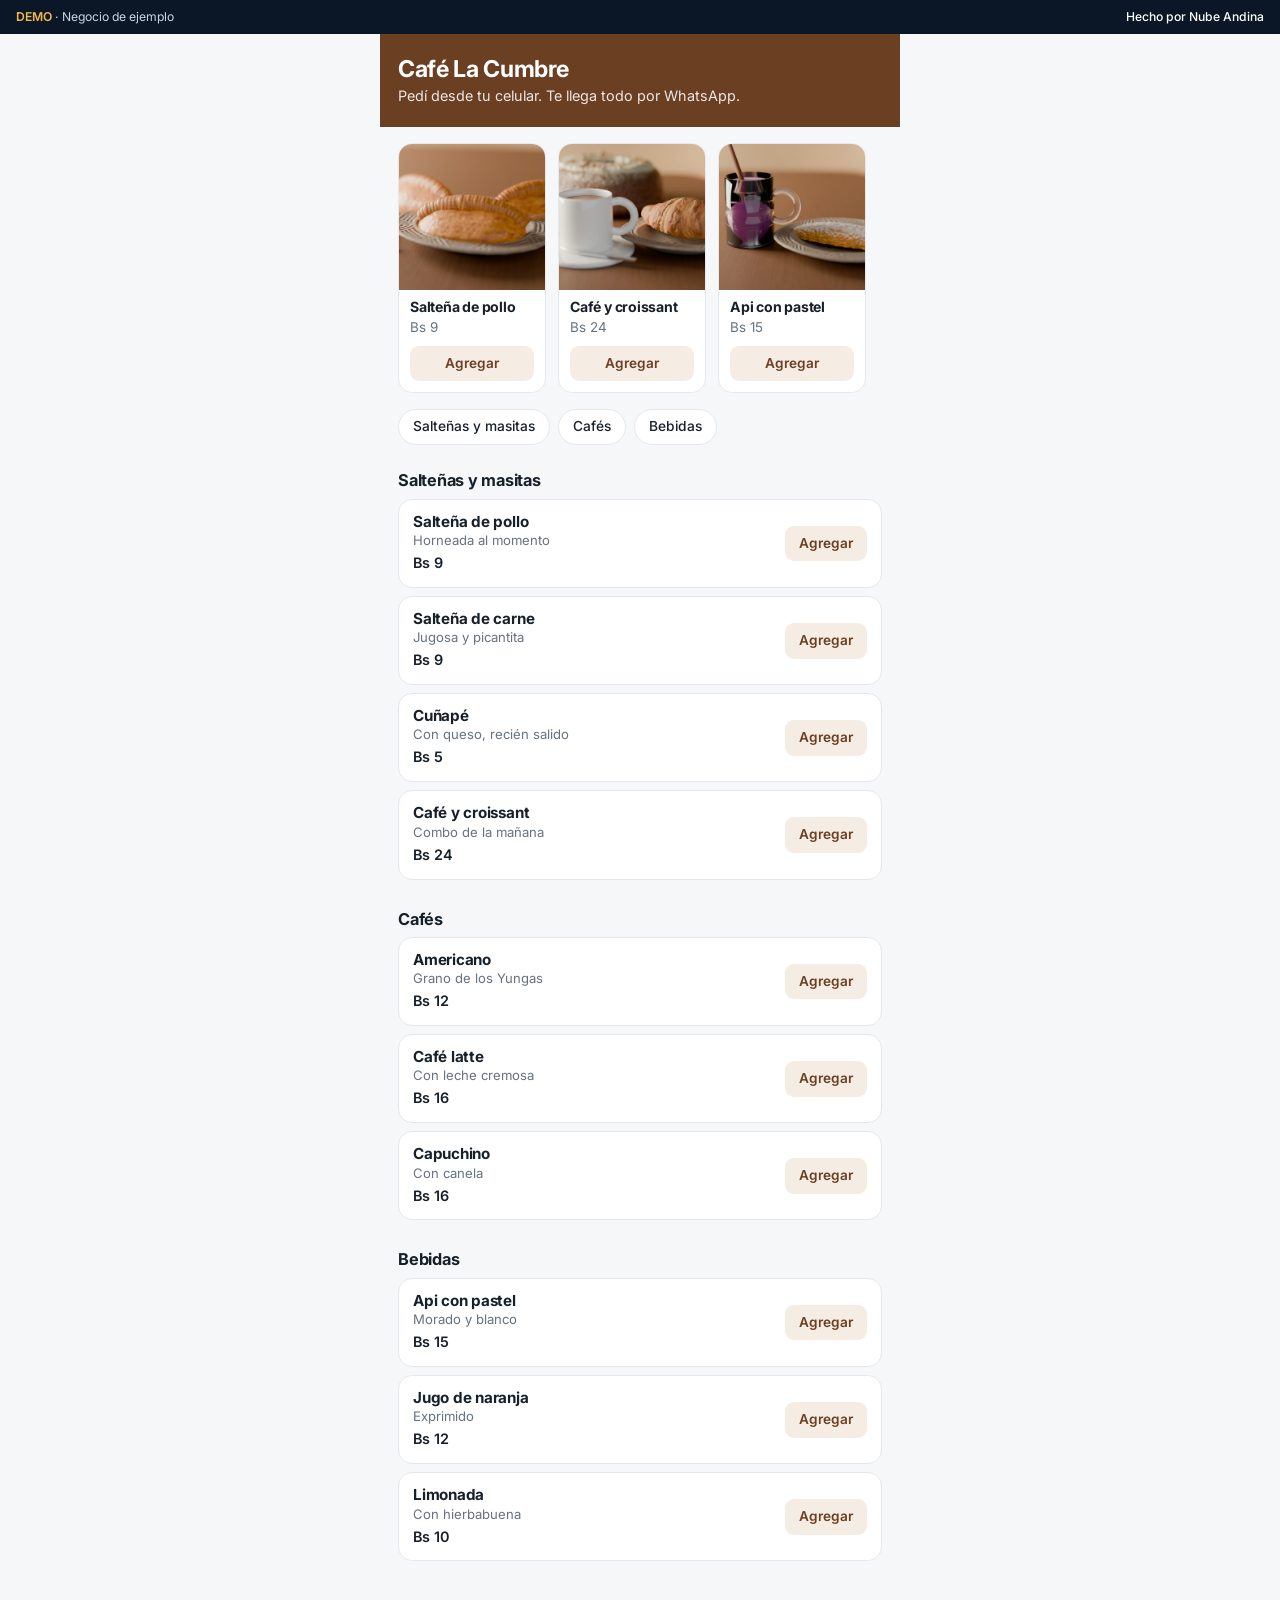
==== demos/pedidos.html @ 3deece34 "Redesign site, add tools section and working demos Shorter services list, lower prices, curated port" ====
<!doctype html>
<html lang="es">
<head>
<meta charset="utf-8">
<meta name="viewport" content="width=device-width, initial-scale=1">
<title>Pedidos por WhatsApp | Demo Nube Andina</title>
<meta name="robots" content="noindex">
<link rel="icon" href="../assets/nube-andina-avatar.png">
<link href="https://fonts.googleapis.com/css2?family=Inter:wght@400;500;600;700&display=swap" rel="stylesheet">
<link rel="stylesheet" href="demo.css">
<style>
:root{--brand:#6b3f22;--brand-soft:#f5ece3}
.feat{display:flex;gap:12px;overflow-x:auto;padding:16px 18px 4px;scrollbar-width:none}
.feat::-webkit-scrollbar{display:none}
.feat article{flex:0 0 148px;background:var(--surface);border-radius:var(--r);overflow:hidden;border:1px solid var(--line)}
.feat img{width:100%;aspect-ratio:1;object-fit:cover;display:block}
.feat div{padding:9px 11px 11px}
.feat h3{font-size:.88rem}
.feat .p{font-size:.84rem;color:var(--muted);margin:2px 0 8px}
.tabs{position:sticky;top:0;z-index:5;background:var(--bg);display:flex;gap:8px;padding:12px 18px;overflow-x:auto;scrollbar-width:none}
.tabs::-webkit-scrollbar{display:none}
.tabs a{flex:none;font-size:.86rem;font-weight:500;padding:7px 14px;border-radius:999px;background:var(--surface);border:1px solid var(--line)}
.cat{padding:6px 18px 8px;scroll-margin-top:56px}
.cat h2{font-size:1.02rem;margin:8px 0}
.item{display:flex;justify-content:space-between;align-items:center;gap:14px;background:var(--surface);border:1px solid var(--line);border-radius:var(--r);padding:13px 14px;margin-bottom:8px}
.item h3{font-size:.95rem}
.item p{font-size:.82rem;color:var(--muted)}
.item b{display:block;font-size:.9rem;margin-top:3px;font-weight:600}
.add{font-size:.85rem;font-weight:600;color:var(--brand);background:var(--brand-soft);padding:8px 14px;border-radius:9px;width:100%}
.step{display:flex;align-items:center;gap:4px;flex:none}
.step button{width:32px;height:32px;border-radius:9px;background:var(--brand-soft);color:var(--brand);font-size:1.15rem;font-weight:600;line-height:1}
.step span{min-width:24px;text-align:center;font-weight:600;font-size:.92rem}
.item .add{width:auto;flex:none}
.bar{position:fixed;left:0;right:0;bottom:0;z-index:10;padding:12px 14px calc(12px + env(safe-area-inset-bottom));background:linear-gradient(transparent,var(--bg) 35%)}
.bar .btn{max-width:492px;margin:0 auto;justify-content:space-between;box-shadow:0 10px 26px rgba(40,20,5,.3)}
.line-i{display:flex;justify-content:space-between;align-items:center;gap:10px;padding:9px 0;border-bottom:1px solid var(--line);font-size:.92rem}
.opts{display:grid;grid-template-columns:1fr 1fr;gap:8px;margin-top:14px}
.opts label{border:1px solid var(--line);border-radius:10px;padding:11px;font-size:.88rem;font-weight:500;cursor:pointer;display:block;text-align:center}
.opts input{position:absolute;opacity:0}
.opts label:has(input:checked){border-color:var(--brand);background:var(--brand-soft);color:var(--brand)}
.opts label:has(input:focus-visible){outline:2px solid var(--brand);outline-offset:2px}
.total{display:flex;justify-content:space-between;font-weight:700;font-size:1.05rem;margin:14px 0}
.sum{display:flex;justify-content:space-between;font-size:.86rem;color:var(--muted);margin-top:8px}
</style>
</head>
<body>
<div class="demobar"><span><b>DEMO</b> · Negocio de ejemplo</span><a href="../index.html">Hecho por Nube Andina</a></div>
<main class="app">
  <header class="biz"><h1 id="bizName"></h1><p>Pedí desde tu celular. Te llega todo por WhatsApp.</p></header>
  <section class="feat" id="feat" aria-label="Destacados"></section>
  <nav class="tabs" id="tabs" aria-label="Categorías"></nav>
  <div id="menu"></div>
</main>
<div class="bar" id="bar" hidden><button class="btn" id="open"><span id="barCount"></span><span>Ver pedido</span><span id="barTotal"></span></button></div>

<dialog class="sheet" id="sheet"><div class="sheet-in">
  <div class="sheet-head"><h2>Tu pedido</h2><button class="x" data-close aria-label="Cerrar">×</button></div>
  <div id="lines"></div>
  <div class="opts">
    <label><input type="radio" name="entrega" value="retiro" checked>Retiro en el local</label>
    <label><input type="radio" name="entrega" value="delivery">Delivery</label>
  </div>
  <label class="field"><span>Tu nombre</span><input id="nombre" autocomplete="name"></label>
  <label class="field" id="dirBox" hidden><span>Dirección de entrega</span><input id="dir" autocomplete="street-address"></label>
  <label class="field"><span>Nota (opcional)</span><input id="nota" placeholder="Sin azúcar, sin picante..."></label>
  <div class="sum" id="envioRow" hidden><span>Delivery</span><span id="envio"></span></div>
  <div class="total"><span>Total</span><span id="total"></span></div>
  <p class="err" id="err" role="alert"></p>
  <button class="btn wa" id="send"><svg viewBox="0 0 24 24" fill="currentColor"><path d="M12 2a10 10 0 0 0-8.6 15.1L2 22l5-1.3A10 10 0 1 0 12 2zm5.3 14.1c-.2.6-1.3 1.2-1.8 1.2-.5.1-1 .2-3.4-.7-2.9-1.1-4.7-4-4.9-4.2-.1-.2-1.2-1.6-1.2-3s.8-2.2 1-2.5c.3-.3.6-.3.8-.3h.6c.2 0 .4 0 .6.5l.9 2.1c.1.2.1.4 0 .6l-.4.6-.4.4c-.1.1-.3.3-.1.6.2.3.8 1.3 1.7 2.1 1.2 1 2.1 1.3 2.4 1.5.3.1.5.1.6-.1l.9-1.1c.2-.3.4-.2.7-.1l2 1c.3.1.5.2.5.3.1.2.1.7-.1 1.4z"/></svg>Enviar pedido por WhatsApp</button>
</div></dialog>

<dialog class="sheet" id="done"><div class="sheet-in">
  <div class="sheet-head"><h2>¡Pedido listo!</h2><button class="x" data-close aria-label="Cerrar">×</button></div>
  <div class="chat"><small id="doneFor"></small><div class="bubble" id="bubble"></div></div>
  <button class="btn" id="again">Hacer otro pedido</button>
  <p class="note">Esto es una demo. En la versión real, este mensaje se abre en WhatsApp y llega directo al negocio.</p>
</div></dialog>

<script>
// Per-client settings. whatsapp: international format, digits only ('' = demo, shows the message instead of opening WhatsApp).
const NEGOCIO = { nombre: 'Café La Cumbre', whatsapp: '', envio: 8 };
const PRODUCTOS = [
  { id: 'saltena', cat: 'Salteñas y masitas', nombre: 'Salteña de pollo', desc: 'Horneada al momento', precio: 9, img: '../assets/port/f3d-saltena.jpg' },
  { id: 'saltena-c', cat: 'Salteñas y masitas', nombre: 'Salteña de carne', desc: 'Jugosa y picantita', precio: 9 },
  { id: 'cunape', cat: 'Salteñas y masitas', nombre: 'Cuñapé', desc: 'Con queso, recién salido', precio: 5 },
  { id: 'croissant', cat: 'Salteñas y masitas', nombre: 'Café y croissant', desc: 'Combo de la mañana', precio: 24, img: '../assets/port/f3d-cafe.jpg' },
  { id: 'americano', cat: 'Cafés', nombre: 'Americano', desc: 'Grano de los Yungas', precio: 12 },
  { id: 'latte', cat: 'Cafés', nombre: 'Café latte', desc: 'Con leche cremosa', precio: 16 },
  { id: 'capuchino', cat: 'Cafés', nombre: 'Capuchino', desc: 'Con canela', precio: 16 },
  { id: 'api', cat: 'Bebidas', nombre: 'Api con pastel', desc: 'Morado y blanco', precio: 15, img: '../assets/port/f3d-api.jpg' },
  { id: 'jugo', cat: 'Bebidas', nombre: 'Jugo de naranja', desc: 'Exprimido', precio: 12 },
  { id: 'limonada', cat: 'Bebidas', nombre: 'Limonada', desc: 'Con hierbabuena', precio: 10 },
];

const $ = id => document.getElementById(id), bs = n => 'Bs ' + n, cart = {};
const slug = s => s.toLowerCase().normalize('NFD').replace(/[^a-z]/g, '');
const count = () => Object.values(cart).reduce((a, b) => a + b, 0);
const subtotal = () => PRODUCTOS.reduce((a, p) => a + (cart[p.id] || 0) * p.precio, 0);
const isDelivery = () => document.querySelector('[name=entrega]:checked').value === 'delivery';
const control = p => cart[p.id] ? `<div class="step"><button data-minus="${p.id}" aria-label="Quitar ${p.nombre}">−</button><span>${cart[p.id]}</span><button data-plus="${p.id}" aria-label="Agregar ${p.nombre}">+</button></div>` : `<button class="add" data-plus="${p.id}">Agregar</button>`;

function render() {
  $('feat').innerHTML = PRODUCTOS.filter(p => p.img).map(p => `<article><img src="${p.img}" alt="${p.nombre}"><div><h3>${p.nombre}</h3><p class="p">${bs(p.precio)}</p>${control(p)}</div></article>`).join('');
  const cats = [...new Set(PRODUCTOS.map(p => p.cat))];
  $('tabs').innerHTML = cats.map(c => `<a href="#${slug(c)}">${c}</a>`).join('');
  $('menu').innerHTML = cats.map(c => `<section class="cat" id="${slug(c)}"><h2>${c}</h2>${PRODUCTOS.filter(p => p.cat === c).map(p => `<div class="item"><div><h3>${p.nombre}</h3><p>${p.desc}</p><b>${bs(p.precio)}</b></div>${control(p)}</div>`).join('')}</section>`).join('');
  const n = count();
  $('bar').hidden = !n;
  $('barCount').textContent = n + (n === 1 ? ' producto' : ' productos');
  $('barTotal').textContent = bs(subtotal());
  renderSheet();
}
function renderSheet() {
  $('lines').innerHTML = PRODUCTOS.filter(p => cart[p.id]).map(p => `<div class="line-i"><span>${p.nombre}<br><small style="color:var(--muted)">${bs(p.precio * cart[p.id])}</small></span>${control(p)}</div>`).join('');
  const d = isDelivery();
  $('dirBox').hidden = !d; $('envioRow').hidden = !d;
  $('envio').textContent = bs(NEGOCIO.envio);
  $('total').textContent = bs(subtotal() + (d ? NEGOCIO.envio : 0));
}
function message() {
  const d = isDelivery(), lines = PRODUCTOS.filter(p => cart[p.id]).map(p => `• ${cart[p.id]} x ${p.nombre} (${bs(p.precio * cart[p.id])})`);
  const note = $('nota').value.trim();
  return [`Hola ${NEGOCIO.nombre}, quiero hacer un pedido:`, '', ...lines, '', d ? `Delivery: ${bs(NEGOCIO.envio)}` : 'Retiro en el local', `*Total: ${bs(subtotal() + (d ? NEGOCIO.envio : 0))}*`, '', `Nombre: ${$('nombre').value.trim()}`, ...(d ? [`Dirección: ${$('dir').value.trim()}`] : []), ...(note ? [`Nota: ${note}`] : [])].join('\n');
}
document.addEventListener('click', e => {
  const t = e.target.closest('[data-plus],[data-minus],[data-close]');
  if (!t) return;
  if (t.dataset.close !== undefined) return t.closest('dialog').close();
  if (t.dataset.plus) cart[t.dataset.plus] = (cart[t.dataset.plus] || 0) + 1;
  else if (!--cart[t.dataset.minus]) delete cart[t.dataset.minus];
  render();
  if (!count() && $('sheet').open) $('sheet').close();
});
document.querySelectorAll('[name=entrega]').forEach(r => r.addEventListener('change', renderSheet));
$('open').addEventListener('click', () => { $('err').textContent = ''; $('sheet').showModal(); });
$('send').addEventListener('click', () => {
  if (!$('nombre').value.trim()) { $('err').textContent = 'Escribí tu nombre.'; return $('nombre').focus(); }
  if (isDelivery() && !$('dir').value.trim()) { $('err').textContent = 'Escribí la dirección de entrega.'; return $('dir').focus(); }
  const msg = message();
  if (NEGOCIO.whatsapp) { window.open(`https://wa.me/${NEGOCIO.whatsapp}?text=${encodeURIComponent(msg)}`, '_blank', 'noopener'); return; }
  $('sheet').close();
  $('doneFor').textContent = 'Así le llega a ' + NEGOCIO.nombre;
  $('bubble').textContent = msg.replace(/\*/g, ''); // WhatsApp shows *text* as bold
  $('done').showModal();
});
$('again').addEventListener('click', () => { Object.keys(cart).forEach(k => delete cart[k]); $('nota').value = ''; $('done').close(); render(); });
$('bizName').textContent = NEGOCIO.nombre;
render();
</script>
</body>
</html>
---- demos/demo.css ----
/* Shared base for the Nube Andina tool demos. Each demo sets its own --brand. */
:root{--brand:#0f766e;--brand-ink:#fff;--brand-soft:#e6f4f2;--bg:#f6f7f8;--surface:#fff;--ink:#16202b;--muted:#66727f;--line:#e4e8ec;--wa:#25d366;--wa-bubble:#dcf8c6;--r:14px}
*{box-sizing:border-box;margin:0;padding:0}
[hidden]{display:none!important}
html{-webkit-text-size-adjust:100%}
body{font-family:Inter,system-ui,sans-serif;background:var(--bg);color:var(--ink);line-height:1.45;-webkit-font-smoothing:antialiased}
button,input,select,textarea{font:inherit;color:inherit}
button{cursor:pointer;border:0;background:none}
a{color:inherit;text-decoration:none}
h1,h2,h3{font-weight:700;letter-spacing:-.015em;line-height:1.2}
.app{max-width:520px;margin:0 auto;background:var(--bg);min-height:100vh;padding-bottom:110px}
:focus-visible{outline:2px solid var(--brand);outline-offset:2px}

.demobar{background:#0b1726;color:#c9d6e2;font-size:.76rem;padding:8px 16px;display:flex;justify-content:space-between;gap:12px}
.demobar b{color:#f2b84b;font-weight:600}
.demobar a{color:#fff;font-weight:500;white-space:nowrap}

.biz{background:var(--brand);color:var(--brand-ink);padding:22px 18px 20px}
.biz h1{font-size:1.45rem}
.biz p{font-size:.9rem;opacity:.88;margin-top:3px}

.btn{display:flex;align-items:center;justify-content:center;gap:8px;width:100%;background:var(--brand);color:var(--brand-ink);font-weight:600;padding:14px 18px;border-radius:12px;transition:opacity .15s}
.btn:hover{opacity:.92}
.btn:disabled{opacity:.4;cursor:not-allowed}
.btn.wa{background:#128c4a;color:#fff}
.btn.line{background:transparent;color:var(--ink);border:1px solid var(--line)}
.btn svg{width:19px;height:19px;flex:none}

.field{display:grid;gap:5px;margin-top:12px}
.field span{font-size:.82rem;font-weight:600}
.field input,.field select,.field textarea{width:100%;padding:12px 13px;border:1px solid var(--line);border-radius:10px;background:#fff;font-size:1rem}
.field textarea{resize:vertical;min-height:72px}
.field input.bad{border-color:#c8202f}
.err{color:#b4202c;font-size:.8rem;margin-top:8px;min-height:1.1em}

dialog.sheet{border:0;padding:0;width:100%;max-width:520px;margin:auto auto 0;border-radius:20px 20px 0 0;background:var(--surface);color:var(--ink);max-height:92vh}
dialog.sheet::backdrop{background:rgba(8,14,22,.55)}
.sheet-in{padding:20px 18px 22px}
.sheet-head{display:flex;justify-content:space-between;align-items:center;margin-bottom:12px}
.sheet-head h2{font-size:1.15rem}
.x{font-size:1.6rem;line-height:1;color:var(--muted);padding:2px 8px}

.chat{background:#ece5dd;border-radius:12px;padding:14px;margin:12px 0}
.chat small{display:block;font-size:.74rem;color:#5f6b63;margin-bottom:8px;text-align:center}
.bubble{background:var(--wa-bubble);border-radius:10px 10px 2px 10px;padding:10px 12px;font-size:.9rem;white-space:pre-wrap;margin-left:18px;box-shadow:0 1px 1px rgba(0,0,0,.12);overflow-wrap:anywhere}
.note{font-size:.78rem;color:var(--muted);text-align:center;margin-top:10px}
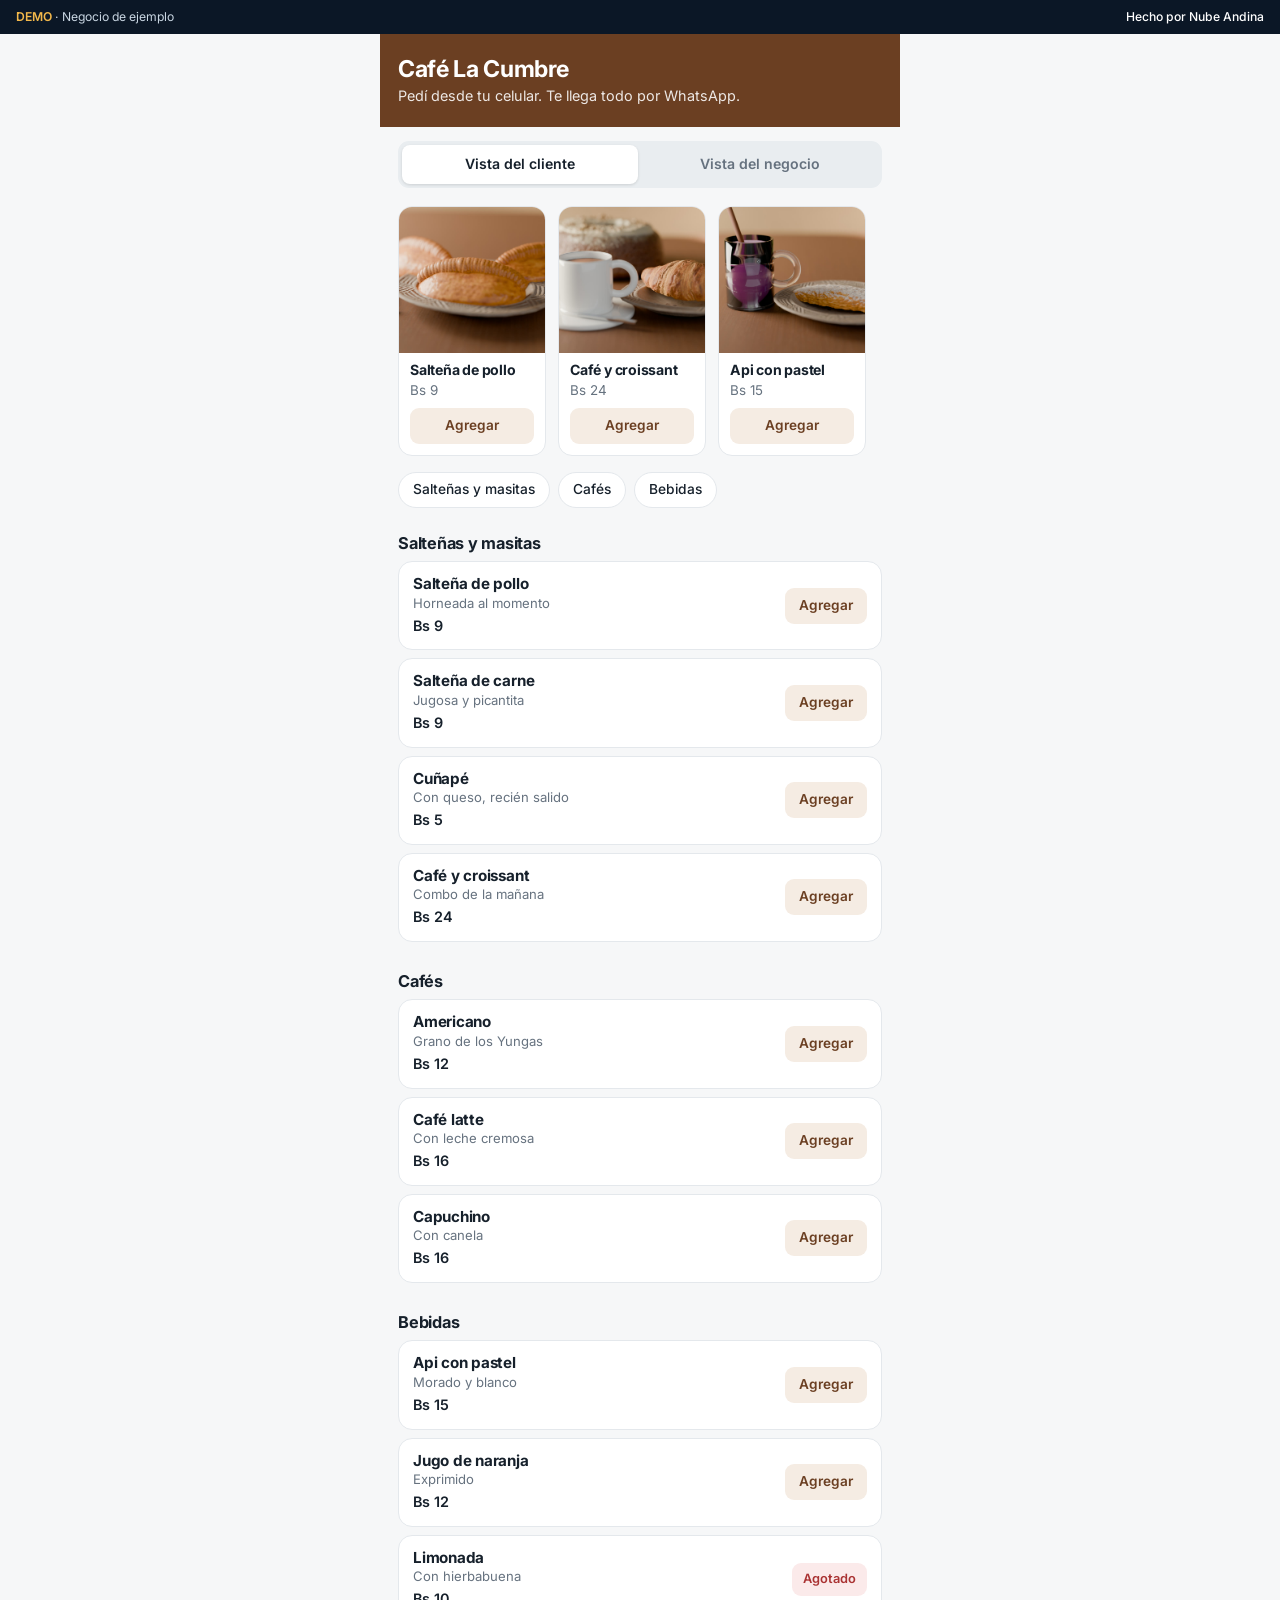
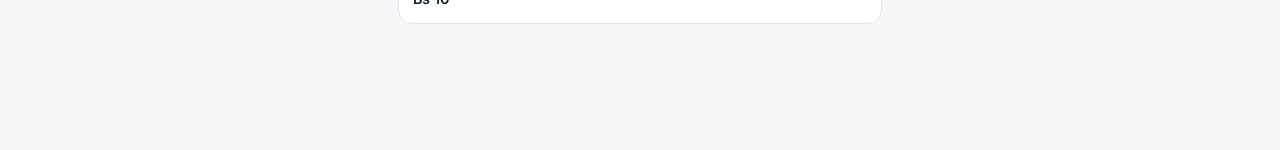
==== commit d0844dbe: "Add business-type solutions, plan calculator and owner demo views Adds a phone menu, contact form, S" ====
--- a/demos/pedidos.html
+++ b/demos/pedidos.html
@@ -39,6 +39,19 @@
 .opts input{position:absolute;opacity:0}
 .opts label:has(input:checked){border-color:var(--brand);background:var(--brand-soft);color:var(--brand)}
 .opts label:has(input:focus-visible){outline:2px solid var(--brand);outline-offset:2px}
+.owner{padding:14px 18px}
+.order{background:var(--surface);border:1px solid var(--line);border-radius:var(--r);padding:13px 14px;margin-bottom:9px}
+.order.new{border-color:var(--brand)}
+.order header{display:flex;justify-content:space-between;gap:10px;align-items:center}
+.order h3{font-size:.96rem}
+.order small{font-size:.8rem;color:var(--muted)}
+.order ul{list-style:none;font-size:.88rem;margin:8px 0}
+.order footer{display:flex;justify-content:space-between;align-items:center;gap:10px}
+.order footer b{font-size:.98rem}
+.st{font-size:.72rem;font-weight:600;padding:3px 9px;border-radius:99px;background:var(--brand-soft);color:var(--brand);white-space:nowrap}
+.adv{font-size:.84rem;font-weight:600;background:var(--brand);color:#fff;padding:9px 13px;border-radius:9px}
+.out{font-size:.8rem;font-weight:600;color:#a33;background:#fbeaea;padding:7px 11px;border-radius:9px;flex:none}
+.empty{text-align:center;color:var(--muted);font-size:.9rem;padding:26px 0}
 .total{display:flex;justify-content:space-between;font-weight:700;font-size:1.05rem;margin:14px 0}
 .sum{display:flex;justify-content:space-between;font-size:.86rem;color:var(--muted);margin-top:8px}
 </style>
@@ -47,9 +60,19 @@
 <div class="demobar"><span><b>DEMO</b> · Negocio de ejemplo</span><a href="../index.html">Hecho por Nube Andina</a></div>
 <main class="app">
   <header class="biz"><h1 id="bizName"></h1><p>Pedí desde tu celular. Te llega todo por WhatsApp.</p></header>
+  <div class="switch"><button id="tabC" aria-pressed="true">Vista del cliente</button><button id="tabN" aria-pressed="false">Vista del negocio</button></div>
+  <div id="cliente">
   <section class="feat" id="feat" aria-label="Destacados"></section>
   <nav class="tabs" id="tabs" aria-label="Categorías"></nav>
   <div id="menu"></div>
+  </div>
+  <div id="negocio" class="owner" hidden>
+    <div class="stats"><div><b id="stN"></b>pedidos hoy</div><div><b id="stV"></b>ventas de hoy</div><div><b id="stT"></b>promedio por pedido</div><div><b id="stP"></b>lo más pedido</div></div>
+    <div class="chips" id="filters"></div>
+    <div id="orders"></div>
+    <div class="tools-row"><button class="btn line" id="csv">Exportar a Excel</button><button class="btn line" id="reset">Reiniciar demo</button></div>
+    <p class="note">En la versión real, cada pedido se guarda en una planilla de Google que solo ve el negocio.</p>
+  </div>
 </main>
 <div class="bar" id="bar" hidden><button class="btn" id="open"><span id="barCount"></span><span>Ver pedido</span><span id="barTotal"></span></button></div>
 
@@ -72,10 +95,12 @@
 <dialog class="sheet" id="done"><div class="sheet-in">
   <div class="sheet-head"><h2>¡Pedido listo!</h2><button class="x" data-close aria-label="Cerrar">×</button></div>
   <div class="chat"><small id="doneFor"></small><div class="bubble" id="bubble"></div></div>
-  <button class="btn" id="again">Hacer otro pedido</button>
+  <button class="btn" id="seeOwner">Ver cómo lo recibe el negocio</button>
+  <button class="btn line" id="again" style="margin-top:8px">Hacer otro pedido</button>
   <p class="note">Esto es una demo. En la versión real, este mensaje se abre en WhatsApp y llega directo al negocio.</p>
 </div></dialog>
 
+<script src="demo.js"></script>
 <script>
 // Per-client settings. whatsapp: international format, digits only ('' = demo, shows the message instead of opening WhatsApp).
 const NEGOCIO = { nombre: 'Café La Cumbre', whatsapp: '', envio: 8 };
@@ -89,7 +114,7 @@
   { id: 'capuchino', cat: 'Cafés', nombre: 'Capuchino', desc: 'Con canela', precio: 16 },
   { id: 'api', cat: 'Bebidas', nombre: 'Api con pastel', desc: 'Morado y blanco', precio: 15, img: '../assets/port/f3d-api.jpg' },
   { id: 'jugo', cat: 'Bebidas', nombre: 'Jugo de naranja', desc: 'Exprimido', precio: 12 },
-  { id: 'limonada', cat: 'Bebidas', nombre: 'Limonada', desc: 'Con hierbabuena', precio: 10 },
+  { id: 'limonada', cat: 'Bebidas', nombre: 'Limonada', desc: 'Con hierbabuena', precio: 10, agotado: true },
 ];
 
 const $ = id => document.getElementById(id), bs = n => 'Bs ' + n, cart = {};
@@ -97,15 +122,52 @@
 const count = () => Object.values(cart).reduce((a, b) => a + b, 0);
 const subtotal = () => PRODUCTOS.reduce((a, p) => a + (cart[p.id] || 0) * p.precio, 0);
 const isDelivery = () => document.querySelector('[name=entrega]:checked').value === 'delivery';
-const control = p => cart[p.id] ? `<div class="step"><button data-minus="${p.id}" aria-label="Quitar ${p.nombre}">−</button><span>${cart[p.id]}</span><button data-plus="${p.id}" aria-label="Agregar ${p.nombre}">+</button></div>` : `<button class="add" data-plus="${p.id}">Agregar</button>`;
-
+const control = p => p.agotado ? '<span class="out">Agotado</span>' : cart[p.id] ? `<div class="step"><button data-minus="${p.id}" aria-label="Quitar ${p.nombre}">−</button><span>${cart[p.id]}</span><button data-plus="${p.id}" aria-label="Agregar ${p.nombre}">+</button></div>` : `<button class="add" data-plus="${p.id}">Agregar</button>`;
+
+const ESTADOS = ['Nuevo', 'Preparando', 'Listo', 'Entregado'];
+const KEY = 'na-demo-pedidos';
+const seedOrders = () => [
+  { id: 104, hora: '11:42', nombre: 'Lucía F.', entrega: 'Delivery', items: [['Café latte', 2, 16], ['Salteña de pollo', 3, 9]], total: 67, estado: 'Preparando' },
+  { id: 103, hora: '11:15', nombre: 'Carlos V.', entrega: 'Retiro', items: [['Api con pastel', 2, 15]], total: 30, estado: 'Listo' },
+  { id: 102, hora: '10:30', nombre: 'Ana R.', entrega: 'Retiro', items: [['Café y croissant', 1, 24], ['Jugo de naranja', 1, 12]], total: 36, estado: 'Entregado' },
+  { id: 101, hora: '09:05', nombre: 'Pedro C.', entrega: 'Delivery', items: [['Salteña de carne', 6, 9], ['Americano', 2, 12]], total: 86, estado: 'Entregado' },
+];
+let orders = store.get(KEY, seedOrders()), view = 'c', filtro = 'Todos';
+function renderOwner() {
+  const total = orders.reduce((a, o) => a + o.total, 0), tops = {};
+  orders.forEach(o => o.items.forEach(([n, q]) => tops[n] = (tops[n] || 0) + q));
+  $('stN').textContent = orders.length; $('stV').textContent = bs(total);
+  $('stT').textContent = bs(orders.length ? Math.round(total / orders.length) : 0);
+  $('stP').textContent = (Object.entries(tops).sort((a, b) => b[1] - a[1])[0] || ['-'])[0];
+  $('filters').innerHTML = ['Todos', ...ESTADOS].map(e => `<button data-f="${e}" aria-pressed="${e === filtro}">${e}</button>`).join('');
+  const list = orders.filter(o => filtro === 'Todos' || o.estado === filtro);
+  $('orders').replaceChildren(...list.map(o => {
+    const el = document.createElement('article'), next = ESTADOS[ESTADOS.indexOf(o.estado) + 1];
+    el.className = 'order' + (o.estado === 'Nuevo' ? ' new' : '');
+    el.innerHTML = `<header><div><h3></h3><small>#${o.id} · ${o.hora} · ${o.entrega}</small></div><span class="st">${o.estado}</span></header><ul>${o.items.map(([n, q]) => `<li>${q} x ${n}</li>`).join('')}</ul><footer><b>${bs(o.total)}</b>${next ? `<button class="adv" data-adv="${o.id}">Pasar a ${next}</button>` : ''}</footer>`;
+    el.querySelector('h3').textContent = o.nombre;
+    return el;
+  }));
+  if (!list.length) $('orders').innerHTML = '<p class="empty">No hay pedidos en este estado.</p>';
+}
+function show(v) {
+  view = v;
+  $('cliente').hidden = v !== 'c'; $('negocio').hidden = v === 'c';
+  $('tabC').setAttribute('aria-pressed', v === 'c'); $('tabN').setAttribute('aria-pressed', v !== 'c');
+  render(); if (v !== 'c') renderOwner();
+}
+function saveOrder() {
+  const d = isDelivery(), now = new Date();
+  orders.unshift({ id: Math.max(100, ...orders.map(o => o.id)) + 1, hora: `${String(now.getHours()).padStart(2, '0')}:${String(now.getMinutes()).padStart(2, '0')}`, nombre: $('nombre').value.trim(), entrega: d ? 'Delivery' : 'Retiro', items: PRODUCTOS.filter(p => cart[p.id]).map(p => [p.nombre, cart[p.id], p.precio]), total: subtotal() + (d ? NEGOCIO.envio : 0), estado: 'Nuevo' });
+  store.set(KEY, orders);
+}
 function render() {
   $('feat').innerHTML = PRODUCTOS.filter(p => p.img).map(p => `<article><img src="${p.img}" alt="${p.nombre}"><div><h3>${p.nombre}</h3><p class="p">${bs(p.precio)}</p>${control(p)}</div></article>`).join('');
   const cats = [...new Set(PRODUCTOS.map(p => p.cat))];
   $('tabs').innerHTML = cats.map(c => `<a href="#${slug(c)}">${c}</a>`).join('');
   $('menu').innerHTML = cats.map(c => `<section class="cat" id="${slug(c)}"><h2>${c}</h2>${PRODUCTOS.filter(p => p.cat === c).map(p => `<div class="item"><div><h3>${p.nombre}</h3><p>${p.desc}</p><b>${bs(p.precio)}</b></div>${control(p)}</div>`).join('')}</section>`).join('');
   const n = count();
-  $('bar').hidden = !n;
+  $('bar').hidden = !n || view !== 'c';
   $('barCount').textContent = n + (n === 1 ? ' producto' : ' productos');
   $('barTotal').textContent = bs(subtotal());
   renderSheet();
@@ -123,9 +185,11 @@
   return [`Hola ${NEGOCIO.nombre}, quiero hacer un pedido:`, '', ...lines, '', d ? `Delivery: ${bs(NEGOCIO.envio)}` : 'Retiro en el local', `*Total: ${bs(subtotal() + (d ? NEGOCIO.envio : 0))}*`, '', `Nombre: ${$('nombre').value.trim()}`, ...(d ? [`Dirección: ${$('dir').value.trim()}`] : []), ...(note ? [`Nota: ${note}`] : [])].join('\n');
 }
 document.addEventListener('click', e => {
-  const t = e.target.closest('[data-plus],[data-minus],[data-close]');
+  const t = e.target.closest('[data-plus],[data-minus],[data-close],[data-f],[data-adv]');
   if (!t) return;
   if (t.dataset.close !== undefined) return t.closest('dialog').close();
+  if (t.dataset.f) { filtro = t.dataset.f; return renderOwner(); }
+  if (t.dataset.adv) { const o = orders.find(x => x.id === +t.dataset.adv); o.estado = ESTADOS[ESTADOS.indexOf(o.estado) + 1]; store.set(KEY, orders); return renderOwner(); }
   if (t.dataset.plus) cart[t.dataset.plus] = (cart[t.dataset.plus] || 0) + 1;
   else if (!--cart[t.dataset.minus]) delete cart[t.dataset.minus];
   render();
@@ -137,13 +201,20 @@
   if (!$('nombre').value.trim()) { $('err').textContent = 'Escribí tu nombre.'; return $('nombre').focus(); }
   if (isDelivery() && !$('dir').value.trim()) { $('err').textContent = 'Escribí la dirección de entrega.'; return $('dir').focus(); }
   const msg = message();
+  saveOrder();
   if (NEGOCIO.whatsapp) { window.open(`https://wa.me/${NEGOCIO.whatsapp}?text=${encodeURIComponent(msg)}`, '_blank', 'noopener'); return; }
   $('sheet').close();
   $('doneFor').textContent = 'Así le llega a ' + NEGOCIO.nombre;
   $('bubble').textContent = msg.replace(/\*/g, ''); // WhatsApp shows *text* as bold
   $('done').showModal();
 });
-$('again').addEventListener('click', () => { Object.keys(cart).forEach(k => delete cart[k]); $('nota').value = ''; $('done').close(); render(); });
+const clearCart = () => { Object.keys(cart).forEach(k => delete cart[k]); $('nota').value = ''; };
+$('again').addEventListener('click', () => { clearCart(); $('done').close(); render(); });
+$('seeOwner').addEventListener('click', () => { clearCart(); $('done').close(); filtro = 'Todos'; show('n'); scrollTo(0, 0); });
+$('tabC').addEventListener('click', () => show('c'));
+$('tabN').addEventListener('click', () => show('n'));
+$('csv').addEventListener('click', () => downloadCSV('pedidos.csv', [['Pedido', 'Hora', 'Cliente', 'Entrega', 'Productos', 'Total', 'Estado'], ...orders.map(o => [o.id, o.hora, o.nombre, o.entrega, o.items.map(([n, q]) => q + ' x ' + n).join(', '), o.total, o.estado])]));
+$('reset').addEventListener('click', () => { store.clear(KEY); orders = seedOrders(); filtro = 'Todos'; renderOwner(); });
 $('bizName').textContent = NEGOCIO.nombre;
 render();
 </script>
--- a/demos/demo.css
+++ b/demos/demo.css
@@ -43,4 +43,16 @@
 .chat{background:#ece5dd;border-radius:12px;padding:14px;margin:12px 0}
 .chat small{display:block;font-size:.74rem;color:#5f6b63;margin-bottom:8px;text-align:center}
 .bubble{background:var(--wa-bubble);border-radius:10px 10px 2px 10px;padding:10px 12px;font-size:.9rem;white-space:pre-wrap;margin-left:18px;box-shadow:0 1px 1px rgba(0,0,0,.12);overflow-wrap:anywhere}
+.switch{display:grid;grid-template-columns:1fr 1fr;gap:4px;background:#e9edf0;border-radius:11px;padding:4px;margin:14px 18px 2px}
+.switch button{padding:9px;border-radius:8px;font-size:.88rem;font-weight:600;color:var(--muted)}
+.switch button[aria-pressed=true]{background:#fff;color:var(--ink);box-shadow:0 1px 3px rgba(0,0,0,.12)}
+.stats{display:grid;grid-template-columns:repeat(2,1fr);gap:8px}
+.stats div{background:var(--surface);border:1px solid var(--line);border-radius:12px;padding:12px 14px;font-size:.8rem;color:var(--muted)}
+.stats b{display:block;font-size:1.3rem;color:var(--ink);font-weight:700}
+.tools-row{display:grid;grid-template-columns:1fr 1fr;gap:8px;margin-top:14px}
+.tools-row .btn{padding:11px;font-size:.86rem}
+.chips{display:flex;gap:6px;overflow-x:auto;padding:12px 0 8px;scrollbar-width:none}
+.chips::-webkit-scrollbar{display:none}
+.chips button{flex:none;font-size:.83rem;font-weight:500;padding:7px 13px;border-radius:999px;background:var(--surface);border:1px solid var(--line)}
+.chips button[aria-pressed=true]{background:var(--brand);border-color:var(--brand);color:#fff}
 .note{font-size:.78rem;color:var(--muted);text-align:center;margin-top:10px}
